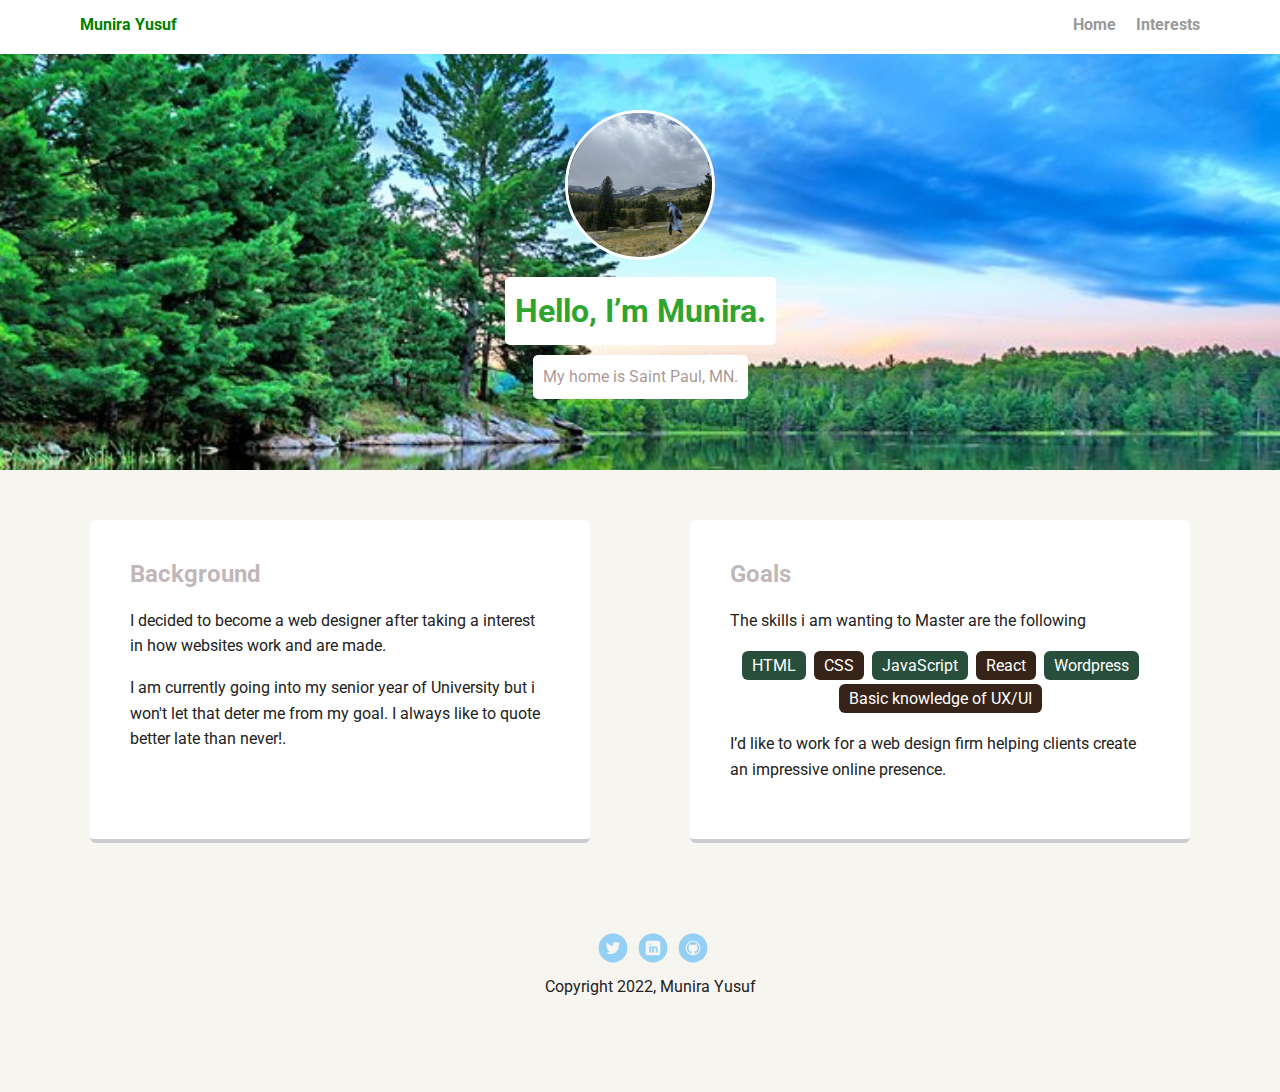
==== portfolio_update_v1/index.html @ 2e1042f5 "Initial commit" ====
<!doctype html>
<html lang="en">
<head>
  <meta charset="utf-8">
  <title>Munira Yusuf's Profile</title>
  <meta name="viewport" content="width=device-width, initial-scale=1.0">
  <link rel="stylesheet" href="styles.css">
  <link href="https://fonts.googleapis.com/css?family=Muli%7CRoboto:400,300,500,700,900" rel="stylesheet"></head>
  <body>

    <div class="main-nav">
        <ul class="nav">
          <li class="name">Munira Yusuf</li>
          <li><a href="index.html">Home</a></li>
          <li><a href="interests.html">Interests</a></li>
        </ul>
    </div>

    <header>
      <img src="images/Munira.jpg" alt="Drawing of Jane Smith" class="profile-image">
      <h1 class="tag name">Hello, I’m Munira.</h1>
      <p class="tag location">My home is Saint Paul, MN.</p>
    </header>

    <main class="flex">
      <div class="card">
        <h2>Background</h2>
        <p>I decided to become a web designer after taking a interest in how websites work and are made. </p>
        <p>I am currently going into my senior year of University but i won't let that deter me from my goal. I always like to quote better late than never!.</p>
      </div> 

      <div class="card">
        <h2>Goals</h2>
        <p>The skills i am wanting to Master are the following</p>
        <ul class="skills">
          <li>HTML</li>
          <li>CSS</li>
          <li>JavaScript</li>
          <li>React</li>
          <li>Wordpress</li>
          <li>Basic knowledge of UX/UI</li>
        </ul>
        <p>I’d like to work for a web design firm helping clients create an impressive online presence.</p>
      </div> 

    </main>
    <footer>
      <ul>
        <li><a href="#" class="social twitter">Twitter</a></li>
        <li><a href="#" class="social linkedin">LinkedIn</a></li>
        <li><a href="#" class="social github">Github</a></li>
      </ul>
      <p class="copyright">Copyright 2022, Munira Yusuf</p>
    </footer>
  </body>
  </html>
---- portfolio_update_v1/styles.css ----
/* Global Layout Set-up */
* { 
  box-sizing: border-box;
}
  
h2{
  color: rgba(91, 65, 65, 0.39);
}
body {
  margin: 0;
  padding: 0;
  text-align: center;
  font-family: 'Roboto', sans-serif;
  color: #222;
  background: #f7f5f0;
}
/* Link Styles */

a {
  text-decoration: none;
  color: #999;
}
a:hover {
  color: #6633ff;
}

/* Section Styles */

.main-nav {
  width: 100%;
  background: white;
  min-height: 30px;
  padding: 10px;
  position: fixed;
  text-align: center;
}
.nav {
  display: flex;
  justify-content: space-around;
  font-weight: 700;
  list-style-type: none;
  margin: 0 auto;
  padding: 0;
}

.nav .name {
    display: block;
    margin-right: auto;
    color: green;
}
.nav li {
  padding: 5px 10px 10px 10px;
}
.nav a {
  transition: all .5s;
}
.nav a:hover {
  color: green;
}

header {
  text-align: center;
  background: url('images/MN.jpg') no-repeat top center ;
  background-size: cover;
  overflow: hidden;
  padding-top: 60px;
}
header {
  line-height: 1.5;
}
header .profile-image {
  margin-top: 50px;
  width: 150px;
  height: 150px;
  border-radius: 50%;
  border: 3px solid white;
  transition: all .5s;
}
header .profile-image:hover {
  transform: scale(1.2) rotate(360deg);
}
.tag {
  background-color: white;
  color:rgb(47, 164, 47);
  padding: 10px;
  border-radius: 5px;
  display: table;
  margin: 10px auto;
} 
.location {
  background-color: white;
  color: rgba(69, 22, 22, 0.465);
}
.card {
  margin: 30px;
  padding: 20px 40px 40px;
  max-width: 500px;
  text-align: left;
  background: #fff;
  border-bottom: 4px solid #ccc;
  border-radius: 6px;
  transition: all .5s;
}
.card-hobbies{
  background: #fff;
  margin: auto;
  padding: 20px 40px 40px;
  max-width: 50%;
  border-top: 4px solid #ccc;
  border-radius: 6px;
  transition: all .5s;
  

}
.card:hover {
  border-color: #362419;
}

.card-hobbies:hover{
  border-color: #362419;
}

ul.skills {
  padding: 0;
  text-align: center;
}

.skills li {
  border-radius: 6px;
  display: inline-block;
  background: #362419;
  color: white;
  padding: 5px 10px;
  margin: 2px;
}

.skills li:nth-child(odd) {
  background: #284F3B;
}

.hobbies-image{
  max-width: 300px;
}


footer {
  width: 100%;
  min-height: 30px;
  padding: 20px 0 40px 20px;
}

footer .copyright {
  top: -8px;
  font-size: .75em;
}

footer ul {
  list-style-type: none;
  margin: 0;
  padding: 0;
}

footer ul li {
  display: inline-block;
}

a.social {
  display: inline-block;
  text-indent: -9999px;
  margin-left: 5px;
  width: 30px;
  height: 30px;
  background-size: 30px 30px;
  opacity: .4;
  transition: all .5s;
}
a.twitter {
  background-image: url(images/twitter.svg);
}
a.linkedin {
  background-image: url(images/linkedin.svg);
}
a.github {
  background-image: url(images/github.svg);
}
a.social:hover {
  opacity: 1;
}
.clearfix {
  clear: both;
}

/* Styles for larger screens */
@media screen and (min-width: 720px) {
  
  .flex {
      display: -ms-flexbox;      /* TWEENER - IE 10 */
      display: flex; 
      max-width: 1200px;
      -ms-flex-pack: distribute;
      justify-content: space-around;
      margin: 0 auto;
  }

  header {
    min-height: 470px;
  }

  .nav {
    max-width: 1200px;
    padding: 0 30px;
  }


  main {
    padding-top: 20px;
  }

  main p {
    line-height: 1.6em;
  }

  footer {
    font-size: 1.3em;
    max-width: 1200px;
    margin: 40px auto;
  }

}
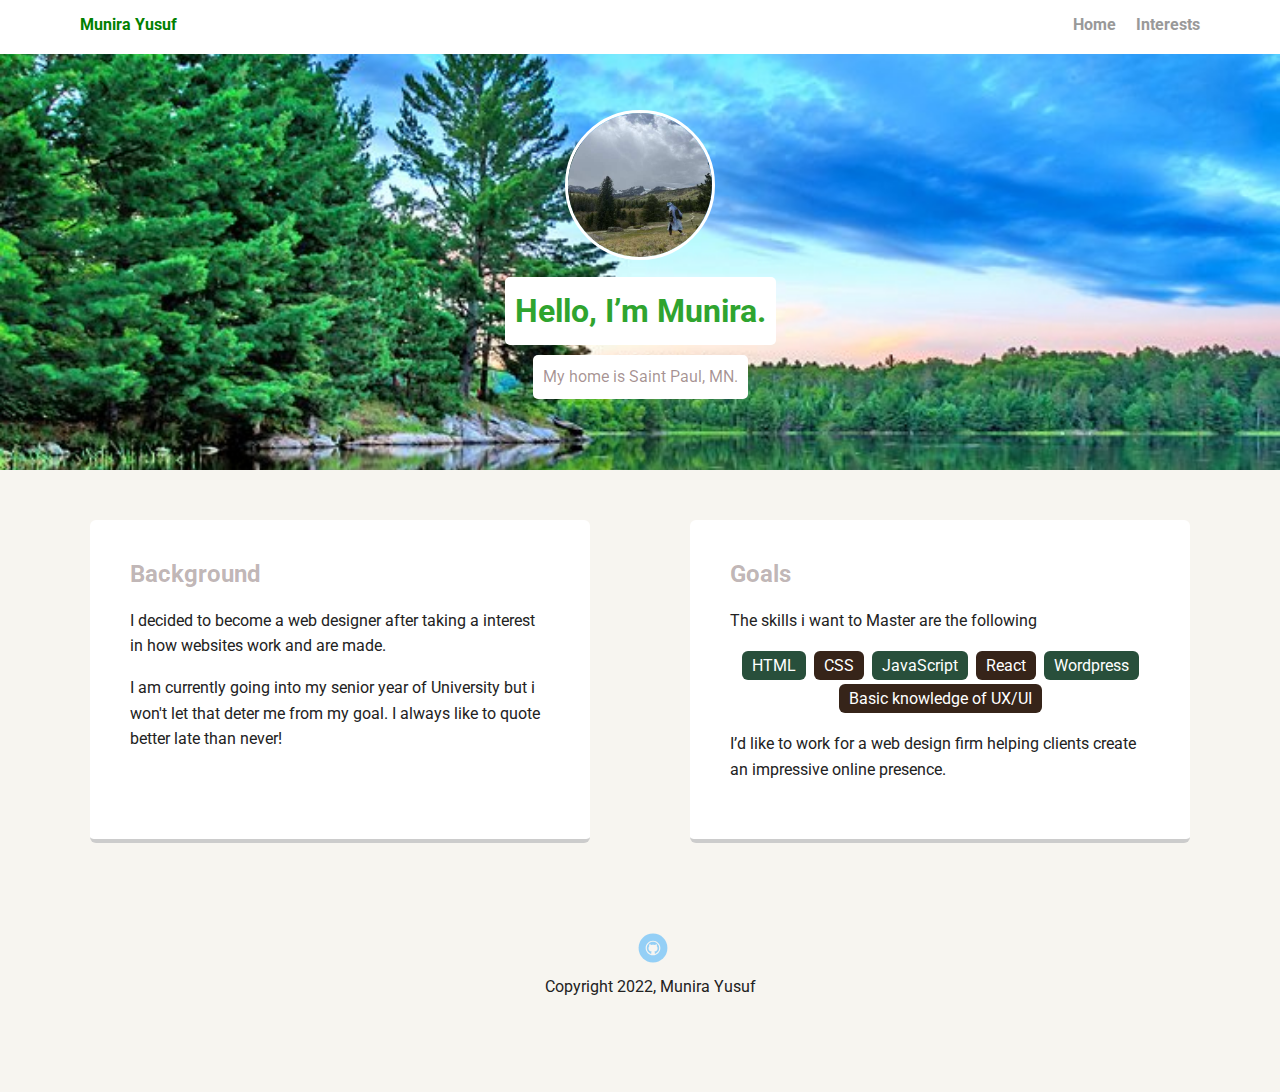
==== commit 2154f80d: "Fix alt/ spelling" ====
--- a/portfolio_update_v1/index.html
+++ b/portfolio_update_v1/index.html
@@ -17,7 +17,7 @@
     </div>
 
     <header>
-      <img src="images/Munira.jpg" alt="Drawing of Jane Smith" class="profile-image">
+      <img src="images/Munira.svg" alt="Picture of Munira" class="profile-image">
       <h1 class="tag name">Hello, I’m Munira.</h1>
       <p class="tag location">My home is Saint Paul, MN.</p>
     </header>
@@ -26,12 +26,12 @@
       <div class="card">
         <h2>Background</h2>
         <p>I decided to become a web designer after taking a interest in how websites work and are made. </p>
-        <p>I am currently going into my senior year of University but i won't let that deter me from my goal. I always like to quote better late than never!.</p>
+        <p>I am currently going into my senior year of University but i won't let that deter me from my goal. I always like to quote better late than never!</p>
       </div> 
 
       <div class="card">
         <h2>Goals</h2>
-        <p>The skills i am wanting to Master are the following</p>
+        <p>The skills i  want to Master are the following</p>
         <ul class="skills">
           <li>HTML</li>
           <li>CSS</li>
@@ -46,9 +46,8 @@
     </main>
     <footer>
       <ul>
-        <li><a href="#" class="social twitter">Twitter</a></li>
-        <li><a href="#" class="social linkedin">LinkedIn</a></li>
-        <li><a href="#" class="social github">Github</a></li>
+      
+        <li><a href="https://github.com/munirayusuf" target="_blank" class="social github">Github</a></li>
       </ul>
       <p class="copyright">Copyright 2022, Munira Yusuf</p>
     </footer>
